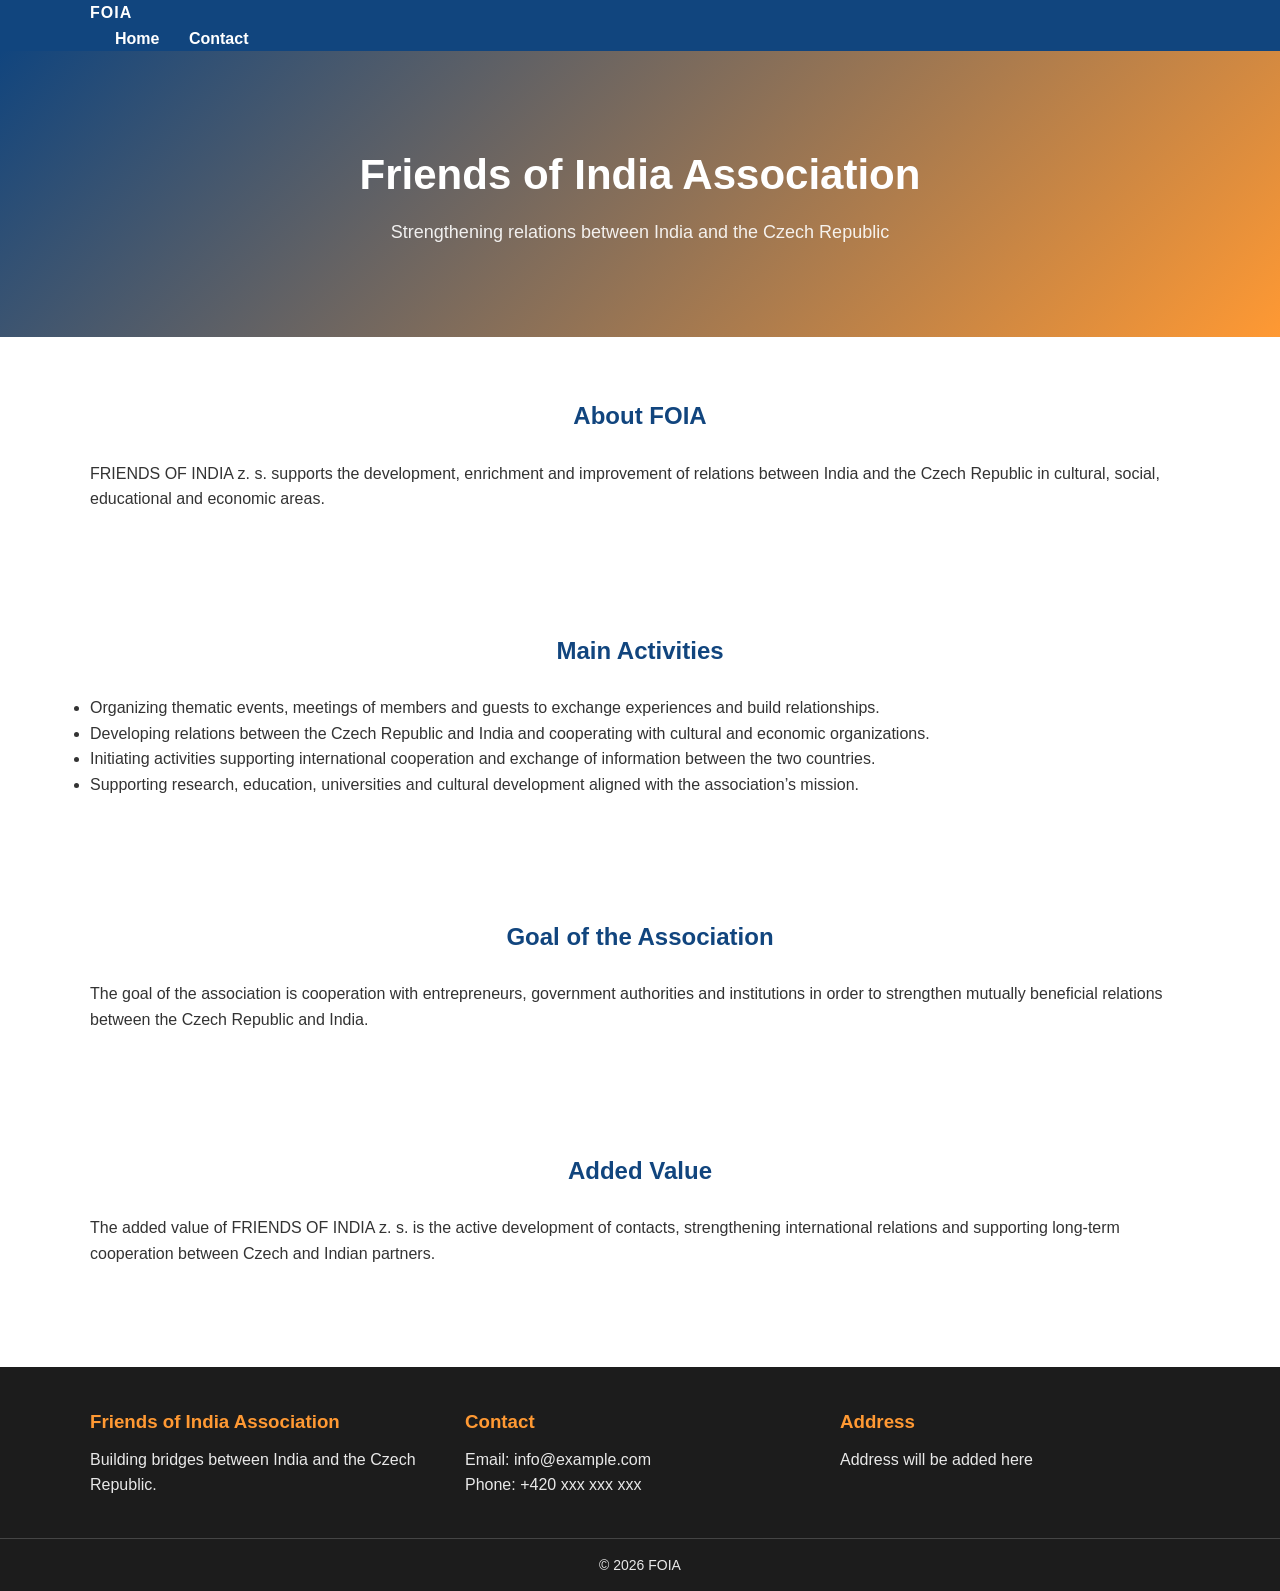
==== Index.html @ 2eb3be2f "Update Index.html" ====
<!DOCTYPE html>
<html lang="en">
<head>
<meta charset="UTF-8">
<meta name="viewport" content="width=device-width, initial-scale=1.0">
<title>Friends of India Association | FOIA</title>
<link rel="stylesheet" href="style.css">
</head>

<body>

<header>
<div class="container nav">

<div class="logo">
<!-- Add logo later -->
FOIA
</div>

<nav>
<a href="index.html">Home</a>
<a href="contact.html">Contact</a>
</nav>

</div>
</header>


<section class="hero">

<div class="container">

<h1>Friends of India Association</h1>
<p>Strengthening relations between India and the Czech Republic</p>

</div>

</section>


<section class="container section">

<h2>About FOIA</h2>

<p>
FRIENDS OF INDIA z. s. supports the development, enrichment and improvement
of relations between India and the Czech Republic in cultural,
social, educational and economic areas.
</p>

</section>


<section class="container section">

<h2>Main Activities</h2>

<ul class="activity-list">

<li>Organizing thematic events, meetings of members and guests to exchange experiences and build relationships.</li>

<li>Developing relations between the Czech Republic and India and cooperating with cultural and economic organizations.</li>

<li>Initiating activities supporting international cooperation and exchange of information between the two countries.</li>

<li>Supporting research, education, universities and cultural development aligned with the association’s mission.</li>

</ul>

</section>


<section class="container section">

<h2>Goal of the Association</h2>

<p>
The goal of the association is cooperation with entrepreneurs,
government authorities and institutions in order to strengthen
mutually beneficial relations between the Czech Republic and India.
</p>

</section>


<section class="container section">

<h2>Added Value</h2>

<p>
The added value of FRIENDS OF INDIA z. s. is the active development
of contacts, strengthening international relations and supporting
long-term cooperation between Czech and Indian partners.
</p>

</section>


<footer>

<div class="container footer-grid">

<div>
<h3>Friends of India Association</h3>
<p>Building bridges between India and the Czech Republic.</p>
</div>

<div>
<h3>Contact</h3>
<p>Email: info@example.com</p>
<p>Phone: +420 xxx xxx xxx</p>
</div>

<div>
<h3>Address</h3>
<p>Address will be added here</p>
</div>

</div>

<p class="copyright">© 2026 FOIA</p>

</footer>

</body>
</html>
---- style.css ----
*{
margin:0;
padding:0;
box-sizing:border-box;
}

body{
font-family: "Segoe UI", Arial, sans-serif;
line-height:1.6;
background:#ffffff;
color:#333;
}

/* Container */

.container{
width:90%;
max-width:1100px;
margin:auto;
}

/* Header */

header{
background:#11457E; /* Czech blue */
color:white;
box-shadow:0 2px 8px rgba(0,0,0,0.15);
}

.header-flex{
display:flex;
justify-content:space-between;
align-items:center;
padding:15px 0;
}

.logo{
font-weight:bold;
letter-spacing:1px;
}

nav a{
color:white;
text-decoration:none;
margin-left:25px;
font-weight:600;
transition:0.3s;
}

nav a:hover{
color:#FF9933; /* Indian saffron */
}

/* Hero */

.hero{
background:linear-gradient(135deg,#11457E,#FF9933);
color:white;
text-align:center;
padding:90px 20px;
}

.hero h1{
font-size:42px;
margin-bottom:10px;
}

.hero p{
font-size:18px;
opacity:0.9;
}

/* Sections */

section{
padding:60px 0;
}

h2{
text-align:center;
margin-bottom:25px;
color:#11457E;
}

/* Cards */

.activities{
background:#f7f7f7;
}

.cards{
display:grid;
grid-template-columns:repeat(auto-fit,minmax(250px,1fr));
gap:25px;
margin-top:30px;
}

.card{
background:white;
padding:25px;
border-radius:8px;
box-shadow:0 5px 15px rgba(0,0,0,0.1);
transition:0.3s;
}

.card:hover{
transform:translateY(-5px);
}

.card h3{
color:#FF9933;
margin-bottom:10px;
}

/* Gallery */

.gallery-grid{
display:grid;
grid-template-columns:repeat(auto-fit,minmax(250px,1fr));
gap:20px;
margin-top:20px;
}

.photo-placeholder{
height:200px;
background:#e5e5e5;
display:flex;
align-items:center;
justify-content:center;
border-radius:6px;
color:#666;
font-size:16px;
}

/* Contact */

.contact-box{
background:#f3f3f3;
padding:25px;
margin:30px auto;
max-width:420px;
border-left:5px solid #FF9933;
border-radius:6px;
}

/* Footer */

footer{
background:#1c1c1c;
color:white;
margin-top:40px;
}

.footer-grid{
display:grid;
grid-template-columns:repeat(auto-fit,minmax(200px,1fr));
gap:25px;
padding:40px 0;
}

footer h3{
margin-bottom:10px;
color:#FF9933;
}

footer p{
opacity:0.9;
}

.copyright{
text-align:center;
padding:15px;
border-top:1px solid rgba(255,255,255,0.2);
font-size:14px;
}
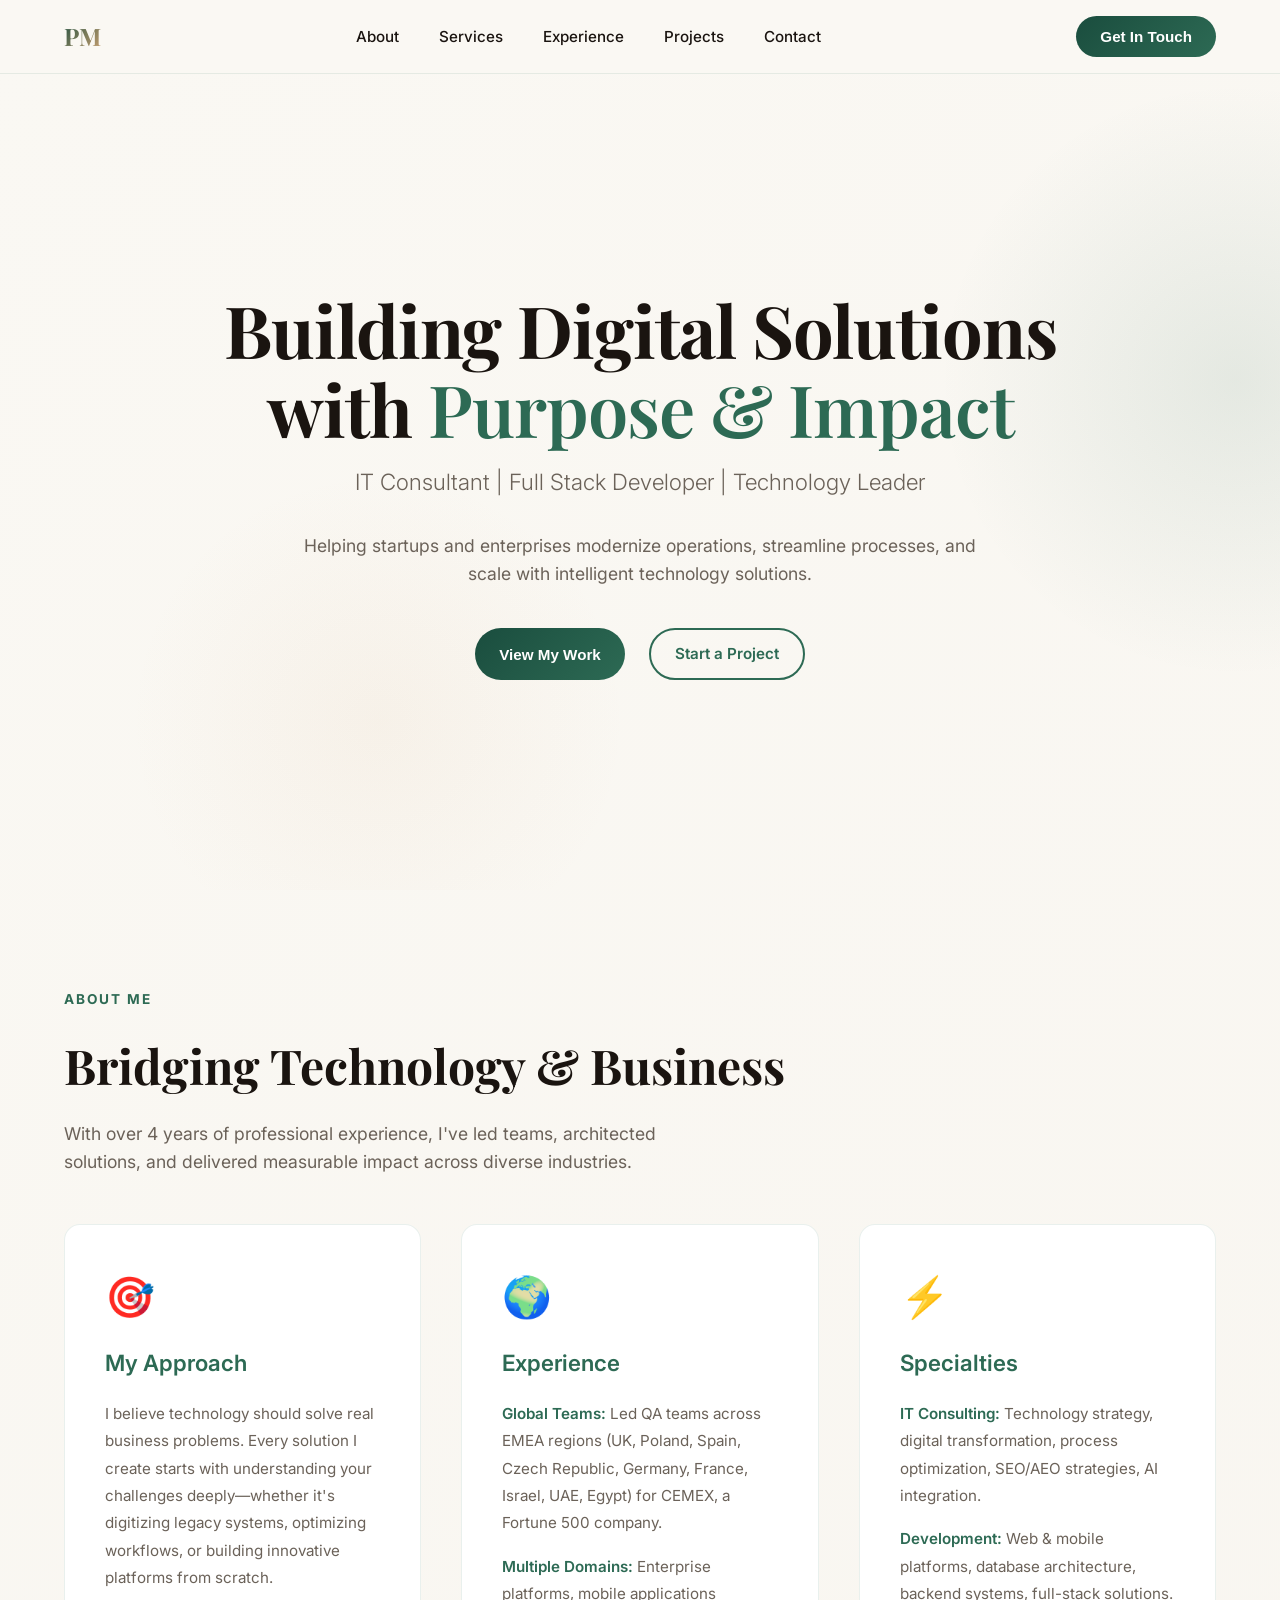
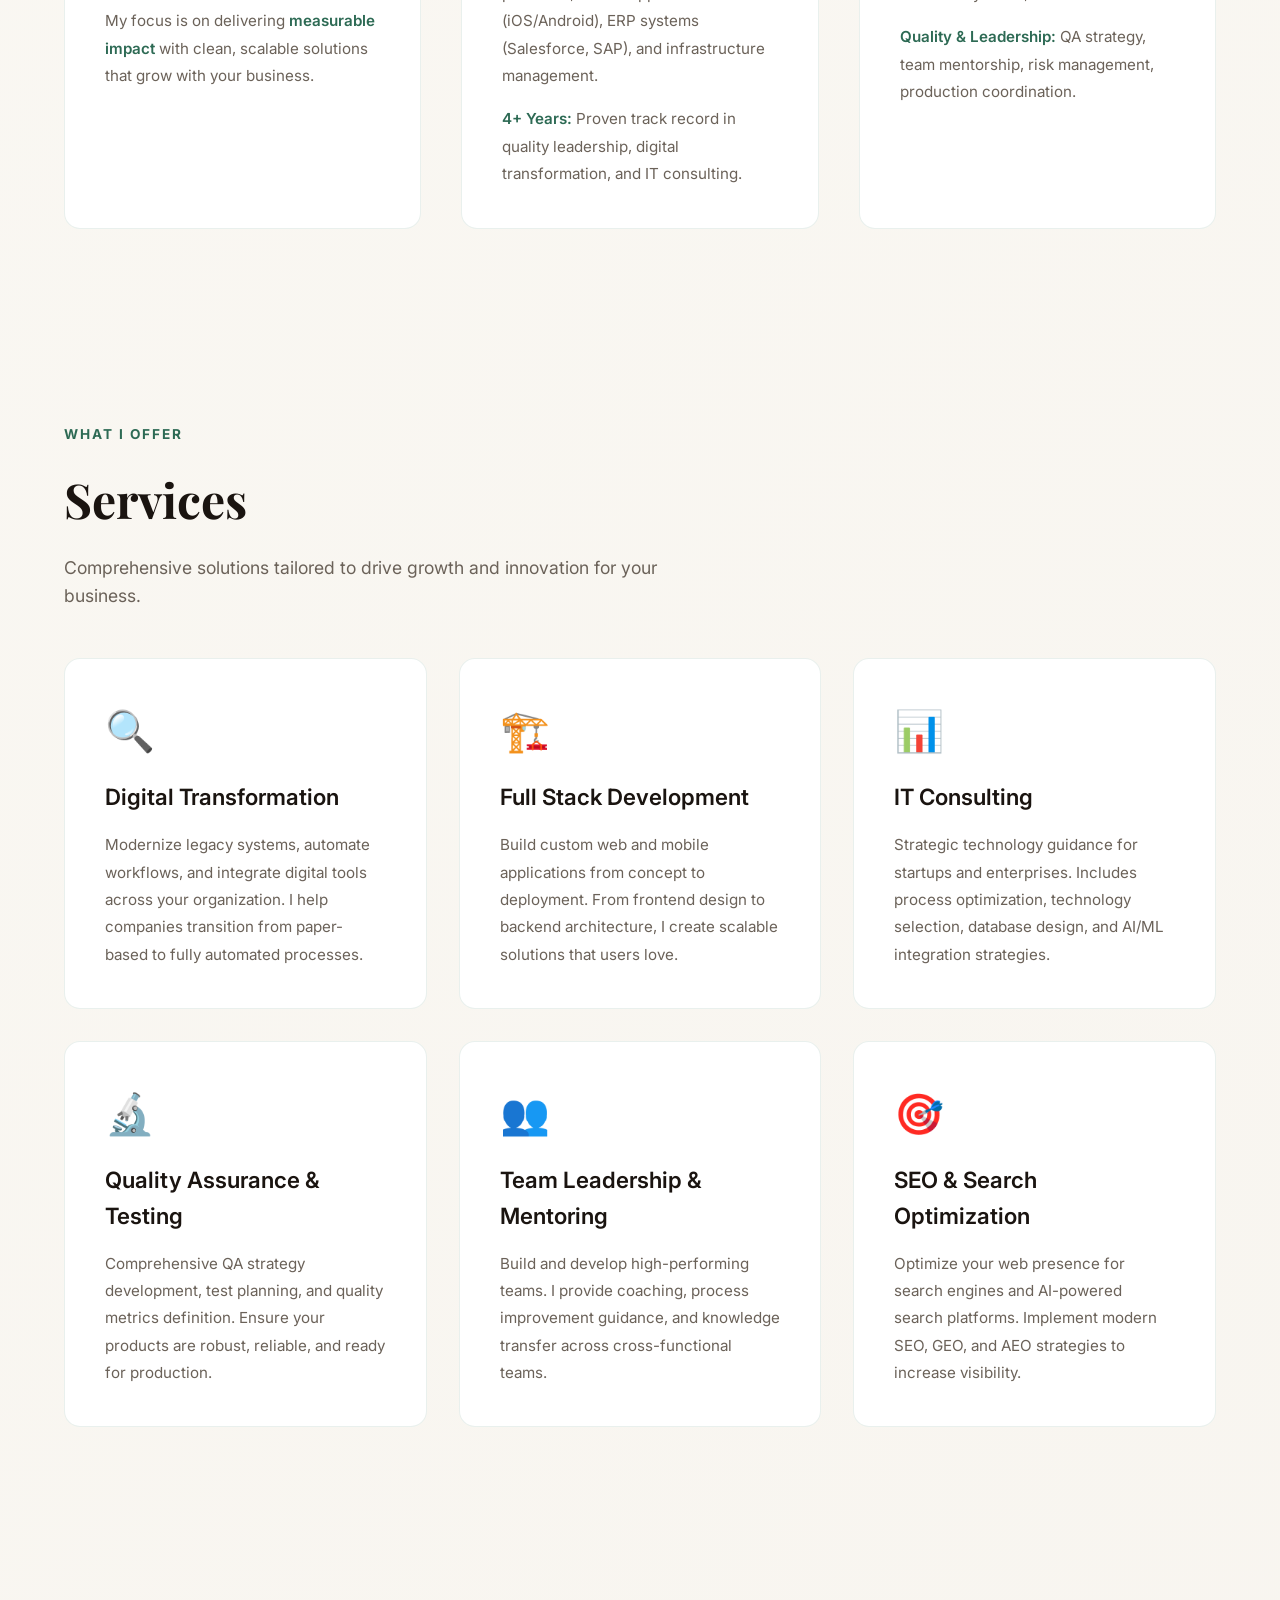
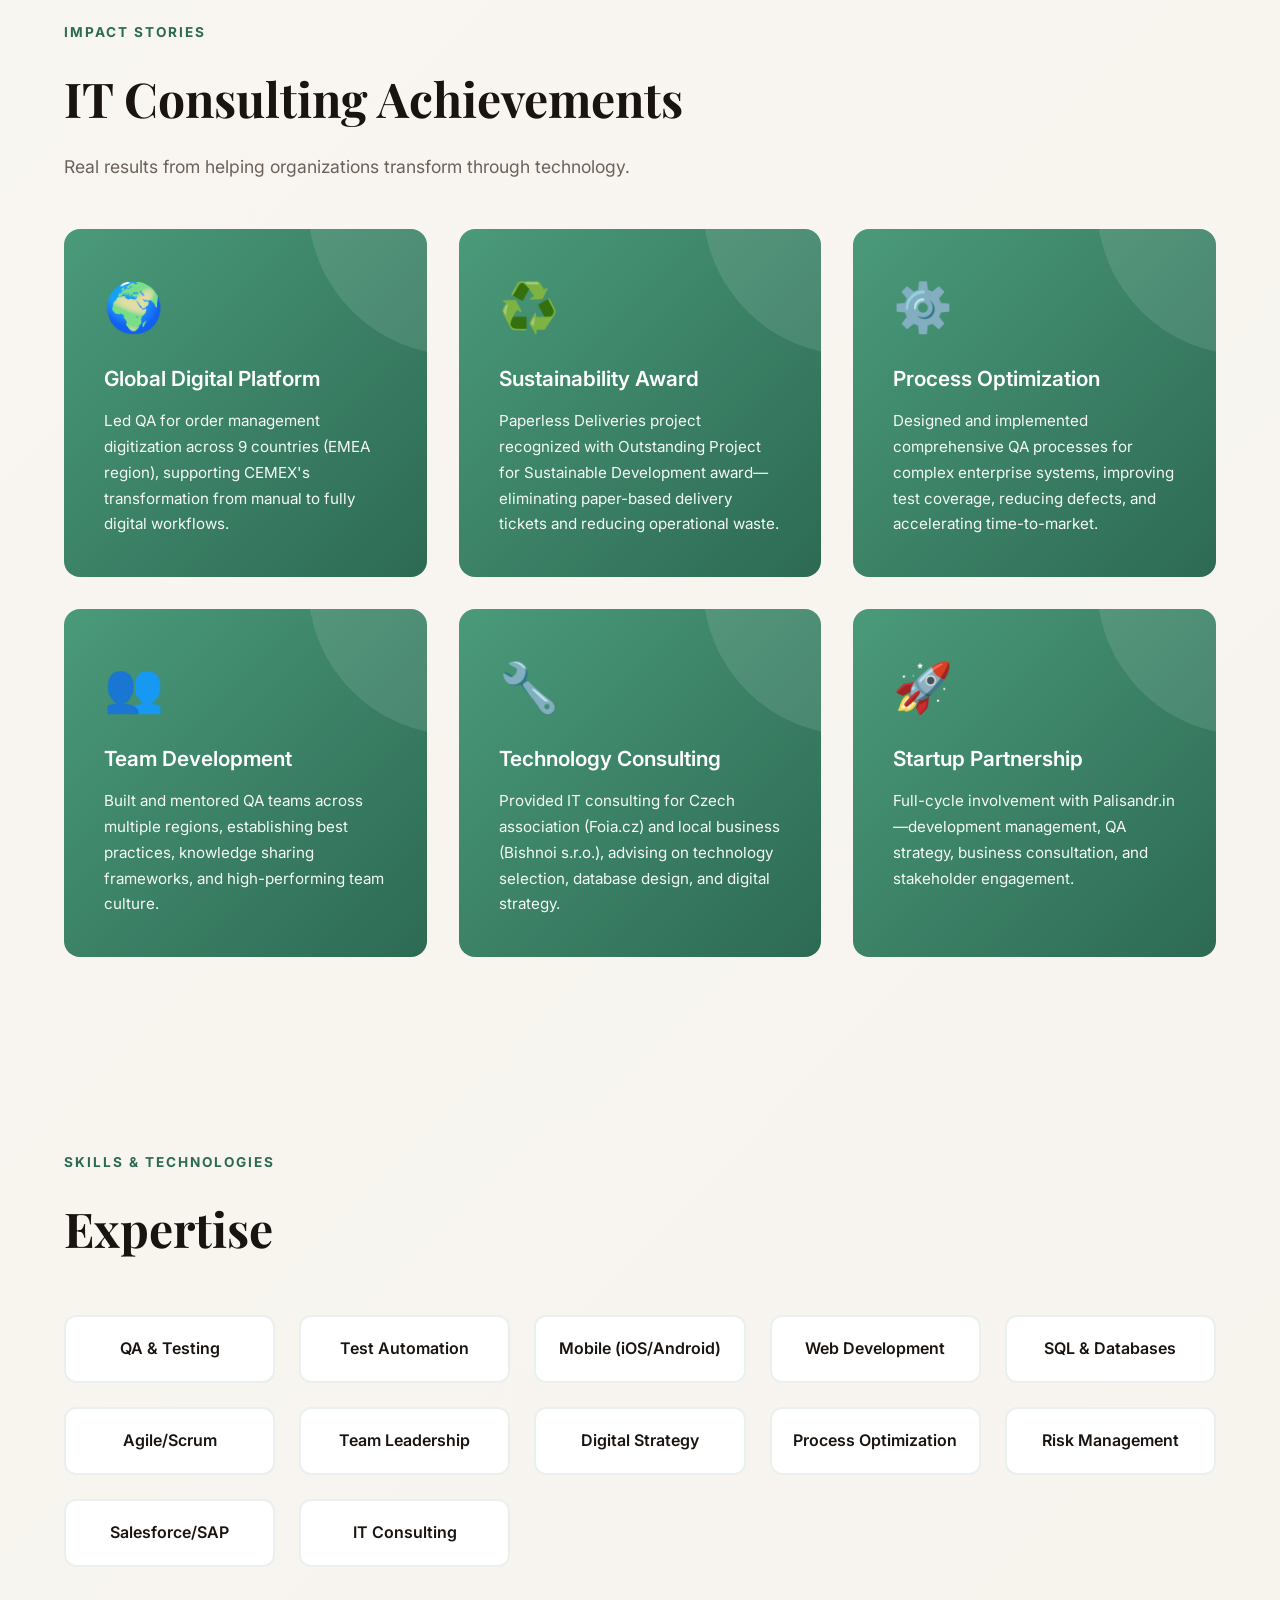
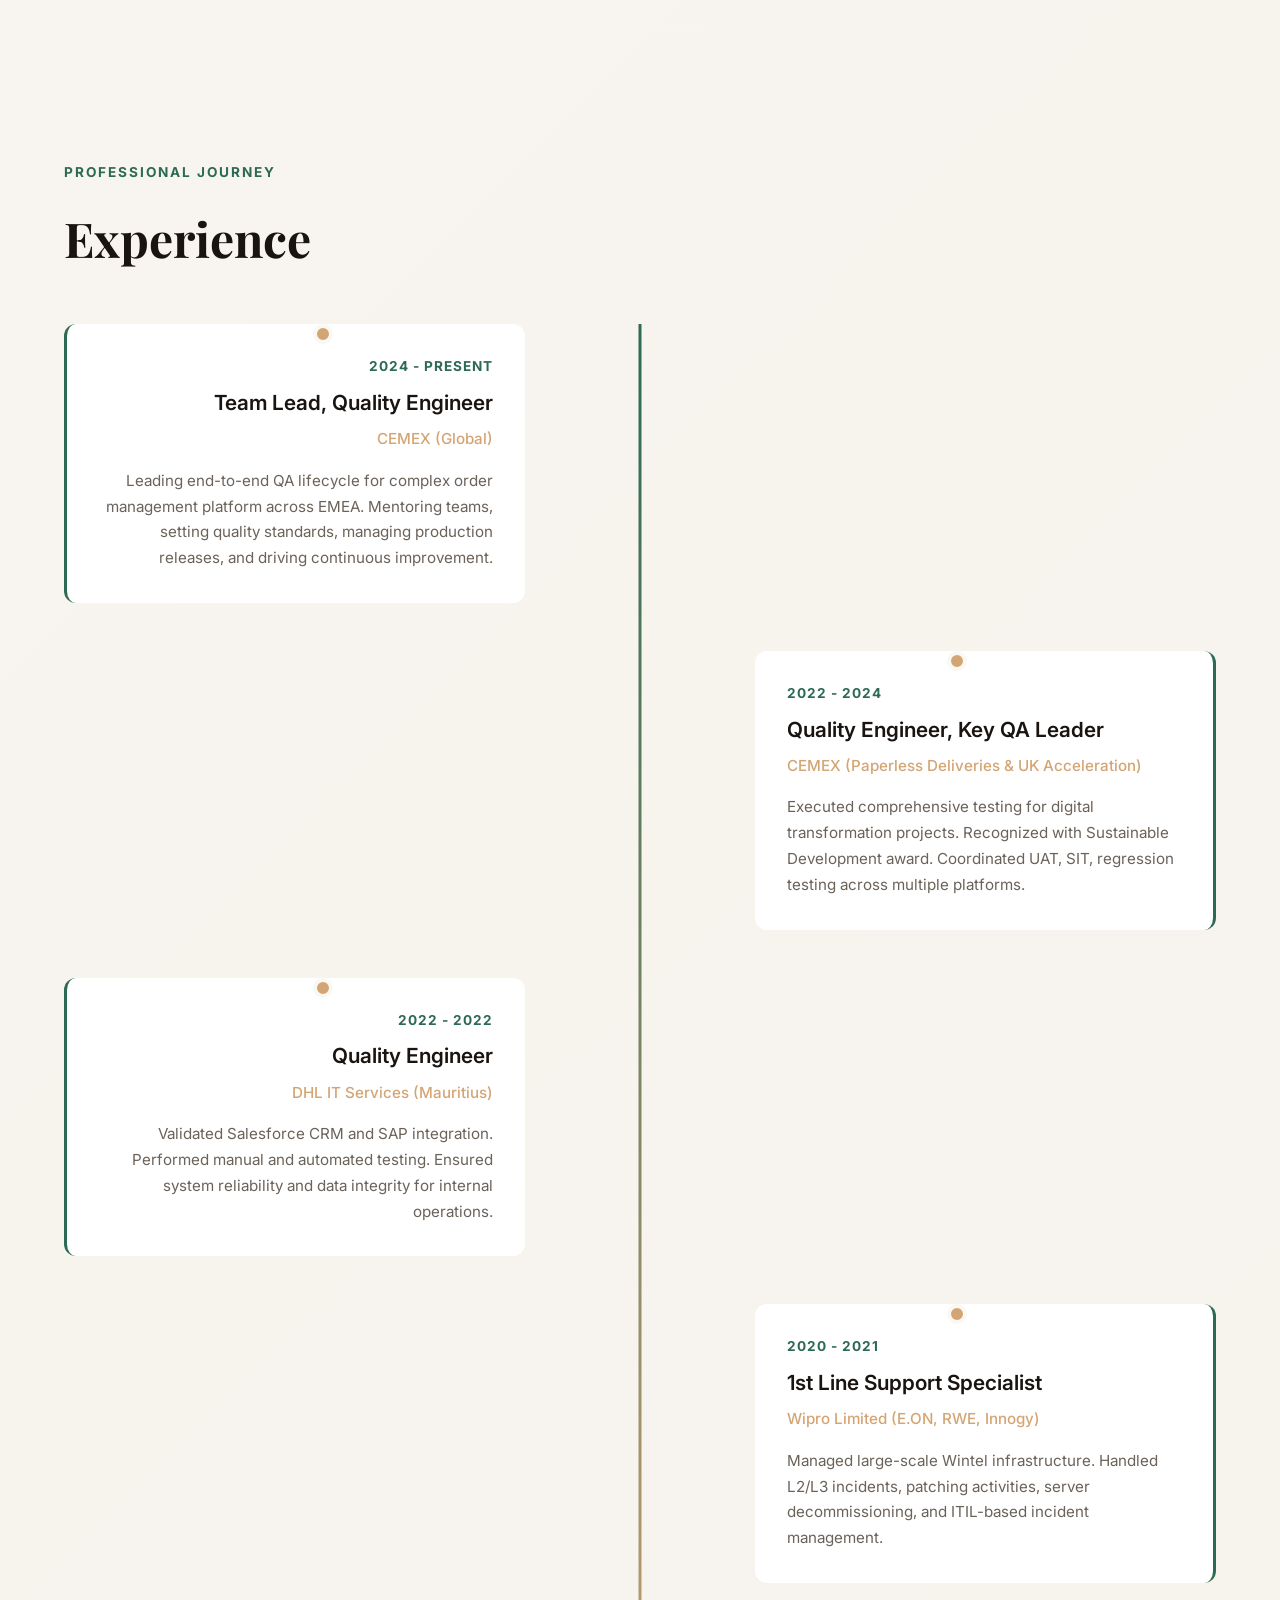
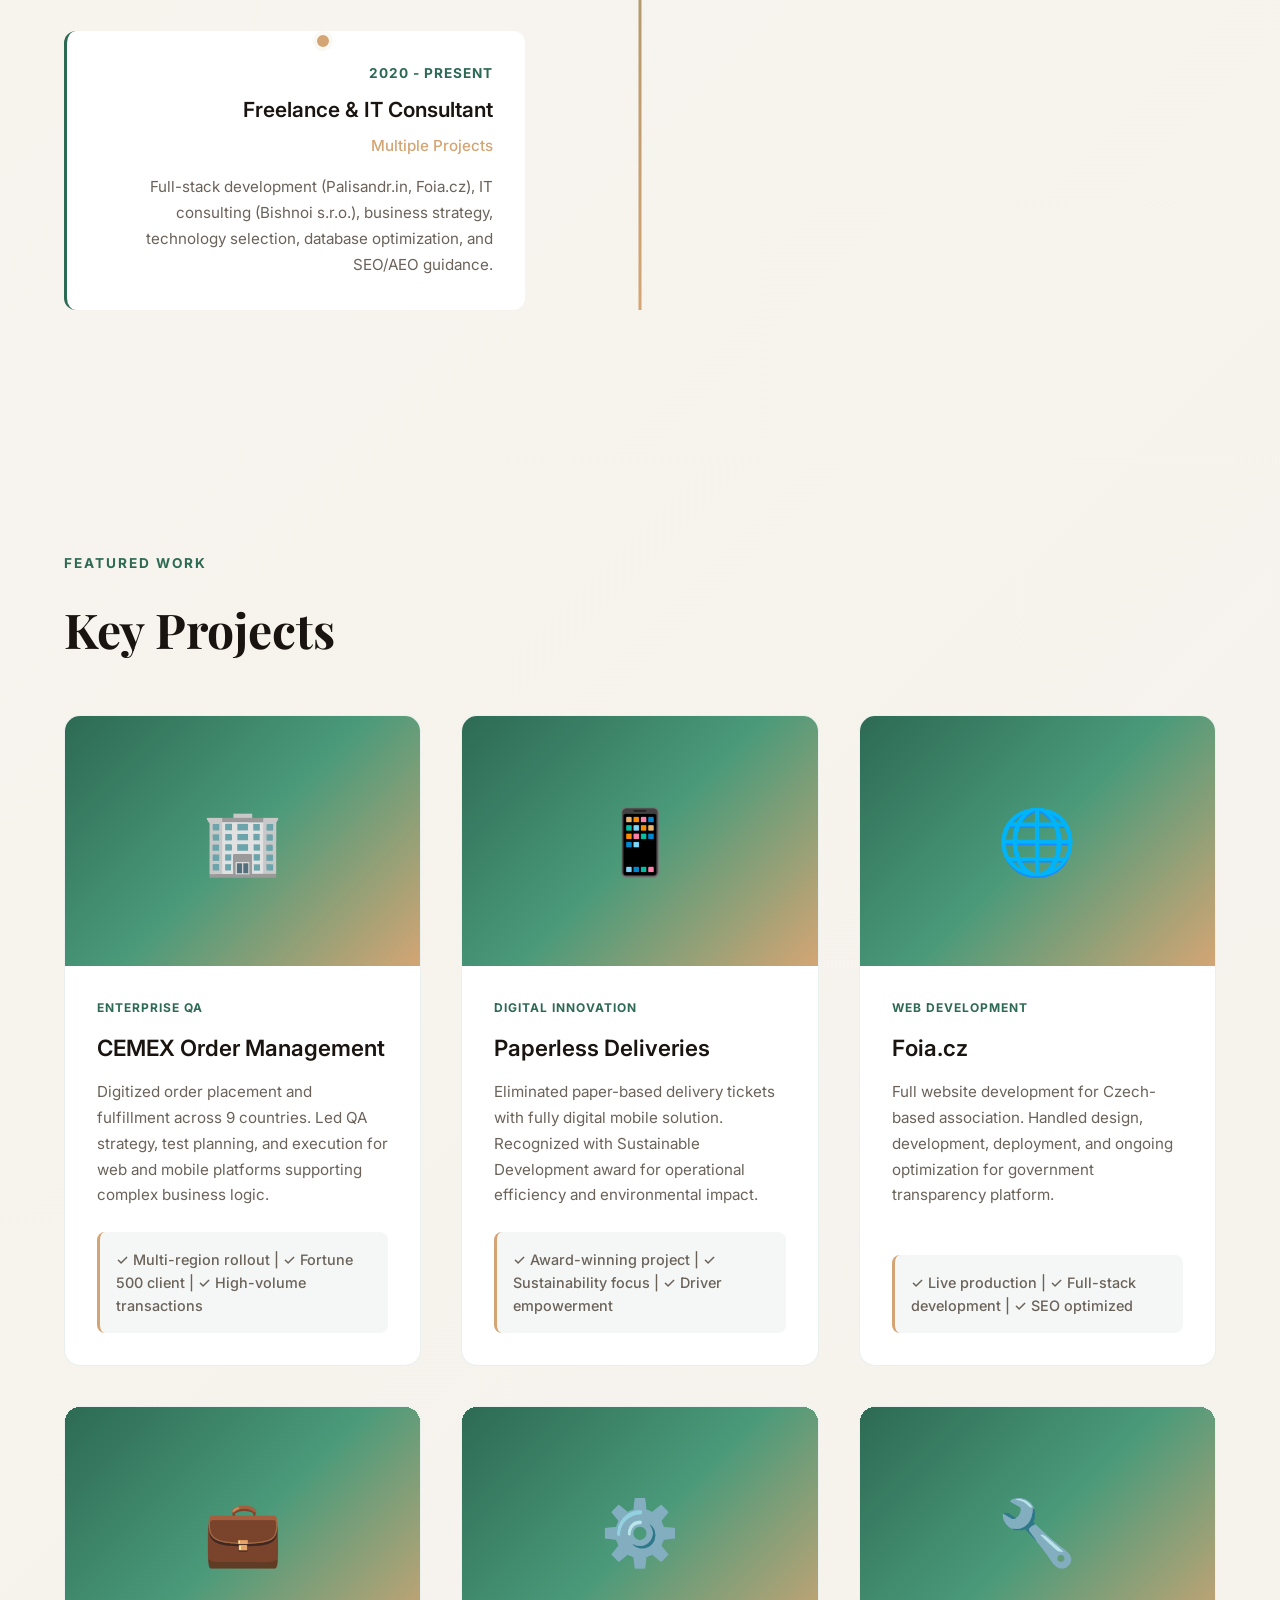
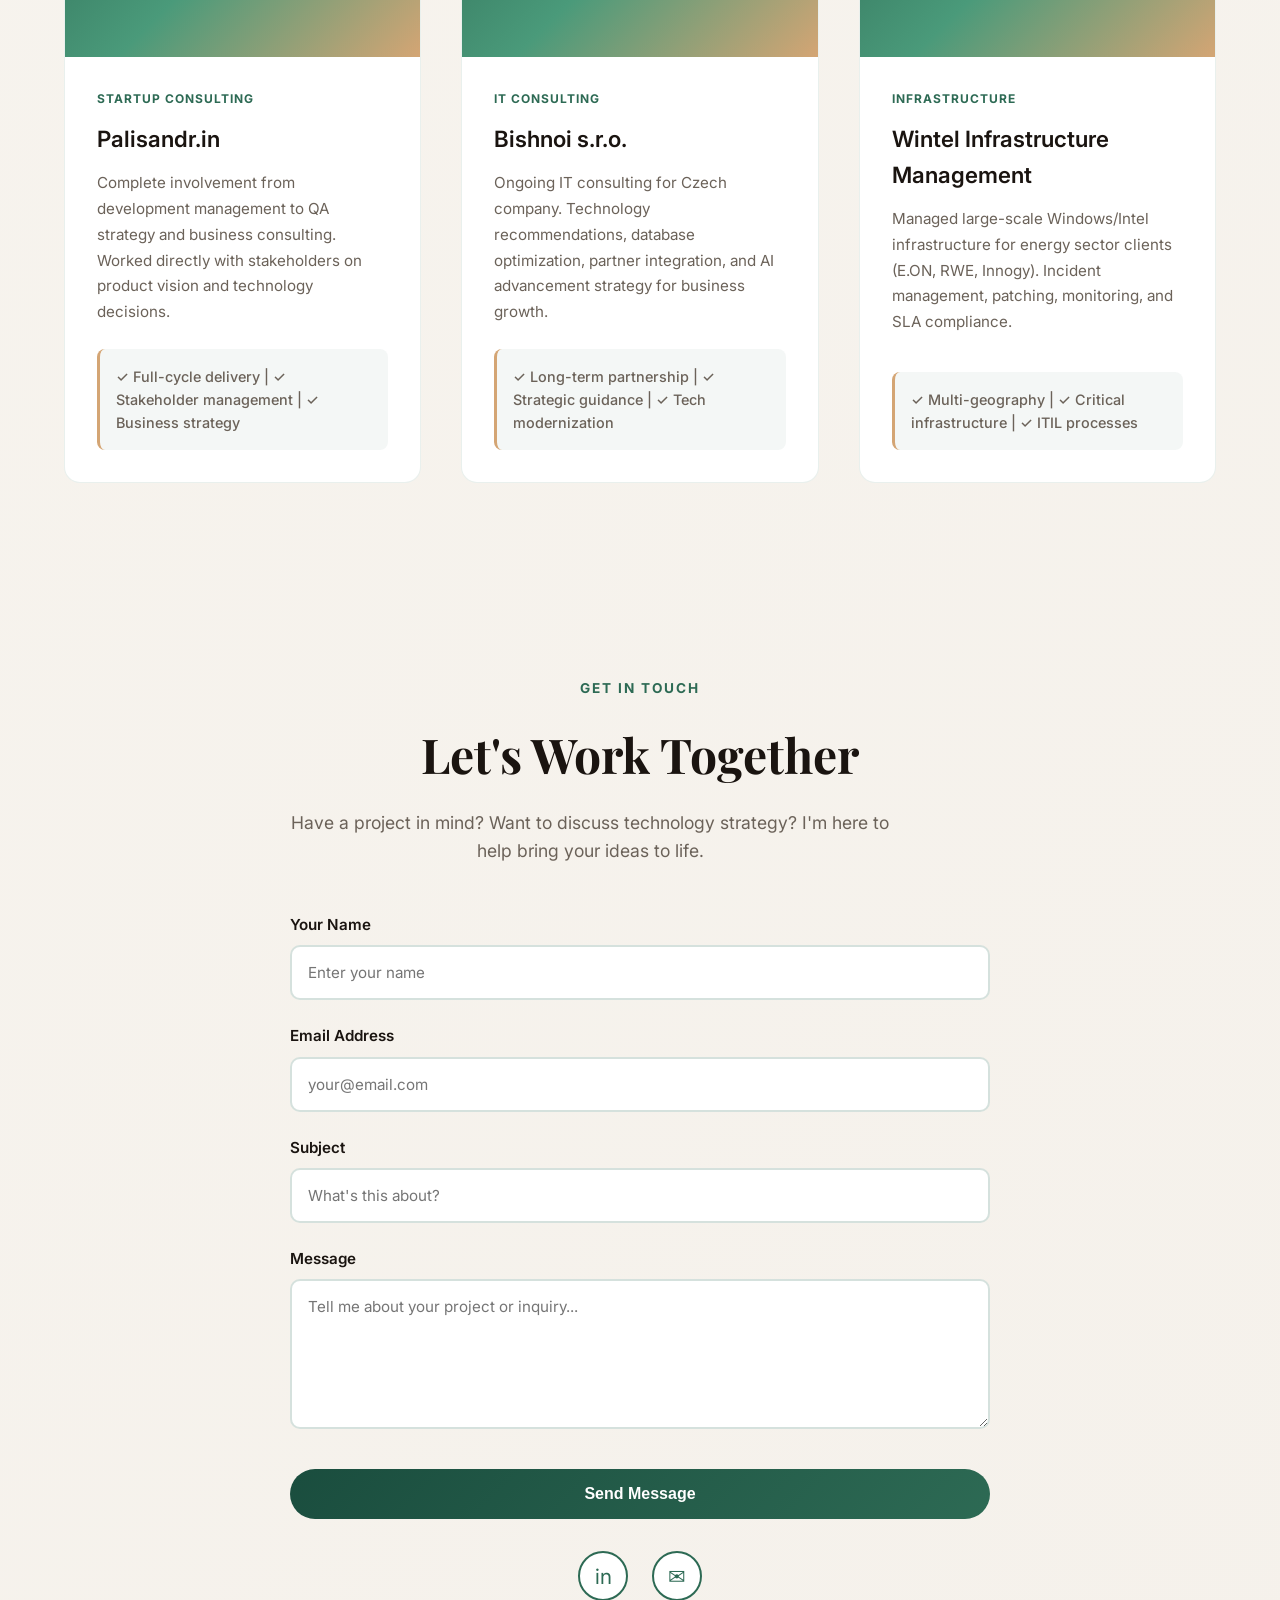
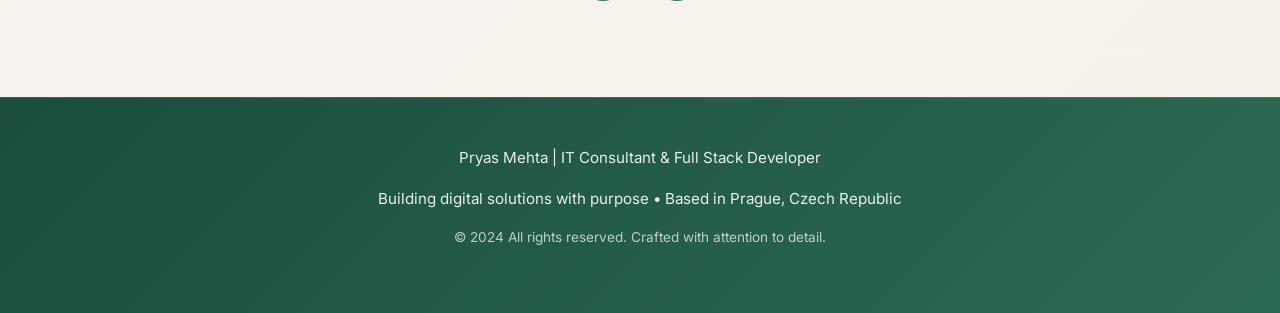
==== commit 7602c018: "Update Index.html" ====
--- a/Index.html
+++ b/Index.html
@@ -1,126 +1,1286 @@
 <!DOCTYPE html>
 <html lang="en">
 <head>
-<meta charset="UTF-8">
-<meta name="viewport" content="width=device-width, initial-scale=1.0">
-<title>Friends of India Association | FOIA</title>
-<link rel="stylesheet" href="style.css">
+    <meta charset="UTF-8">
+    <meta name="viewport" content="width=device-width, initial-scale=1.0">
+    <title>Pryas Mehta | IT Consultant & Full Stack Developer</title>
+    <link rel="preconnect" href="https://fonts.googleapis.com">
+    <link rel="preconnect" href="https://fonts.gstatic.com" crossorigin>
+    <link href="https://fonts.googleapis.com/css2?family=Inter:wght@300;400;500;600;700&family=Playfair+Display:wght@600;700&display=swap" rel="stylesheet">
+    <style>
+        * {
+            margin: 0;
+            padding: 0;
+            box-sizing: border-box;
+        }
+
+        body {
+            font-family: 'Inter', sans-serif;
+            background: linear-gradient(135deg, #faf8f3 0%, #f5f1eb 100%);
+            color: #2c2416;
+            line-height: 1.6;
+            overflow-x: hidden;
+        }
+
+        html {
+            scroll-behavior: smooth;
+        }
+
+        :root {
+            --primary-dark: #1a4d3e;
+            --primary: #2d6a54;
+            --primary-light: #4a9a7a;
+            --accent-gold: #d4a574;
+            --accent-gold-light: #e8c9a0;
+            --text-dark: #1a1410;
+            --text-light: #6b6259;
+            --bg-light: #faf8f3;
+            --bg-card: #ffffff;
+        }
+
+        header {
+            position: fixed;
+            top: 0;
+            left: 0;
+            right: 0;
+            z-index: 1000;
+            background: rgba(250, 248, 243, 0.95);
+            backdrop-filter: blur(10px);
+            padding: 1rem 5%;
+            border-bottom: 1px solid rgba(45, 106, 84, 0.1);
+        }
+
+        nav {
+            display: flex;
+            justify-content: space-between;
+            align-items: center;
+            max-width: 1400px;
+            margin: 0 auto;
+        }
+
+        .logo {
+            font-family: 'Playfair Display', serif;
+            font-size: 1.5rem;
+            font-weight: 700;
+            background: linear-gradient(135deg, #1a4d3e 0%, #d4a574 100%);
+            -webkit-background-clip: text;
+            -webkit-text-fill-color: transparent;
+            background-clip: text;
+            cursor: pointer;
+            transition: transform 0.3s ease;
+        }
+
+        .logo:hover {
+            transform: scale(1.05);
+        }
+
+        nav ul {
+            display: flex;
+            list-style: none;
+            gap: 2.5rem;
+        }
+
+        nav a {
+            text-decoration: none;
+            color: var(--text-dark);
+            font-size: 0.95rem;
+            font-weight: 500;
+            position: relative;
+            transition: color 0.3s ease;
+        }
+
+        nav a::after {
+            content: '';
+            position: absolute;
+            bottom: -5px;
+            left: 0;
+            width: 0;
+            height: 2px;
+            background: linear-gradient(90deg, var(--primary) 0%, var(--accent-gold) 100%);
+            transition: width 0.3s ease;
+        }
+
+        nav a:hover {
+            color: var(--primary);
+        }
+
+        nav a:hover::after {
+            width: 100%;
+        }
+
+        .cta-button {
+            background: linear-gradient(135deg, #1a4d3e 0%, #2d6a54 100%);
+            color: white;
+            padding: 0.75rem 1.5rem;
+            border-radius: 50px;
+            text-decoration: none;
+            font-weight: 600;
+            transition: all 0.3s ease;
+            border: none;
+            cursor: pointer;
+            font-size: 0.95rem;
+        }
+
+        .cta-button:hover {
+            transform: translateY(-2px);
+            box-shadow: 0 10px 30px rgba(45, 106, 84, 0.25);
+        }
+
+        .hero {
+            margin-top: 80px;
+            min-height: 90vh;
+            display: flex;
+            align-items: center;
+            justify-content: center;
+            padding: 2rem 5%;
+            position: relative;
+            overflow: hidden;
+        }
+
+        .hero::before {
+            content: '';
+            position: absolute;
+            top: 0;
+            right: -20%;
+            width: 600px;
+            height: 600px;
+            background: radial-gradient(circle, rgba(45, 106, 84, 0.1) 0%, transparent 70%);
+            border-radius: 50%;
+            animation: float 20s ease-in-out infinite;
+        }
+
+        .hero::after {
+            content: '';
+            position: absolute;
+            bottom: -10%;
+            left: 10%;
+            width: 500px;
+            height: 500px;
+            background: radial-gradient(circle, rgba(212, 165, 116, 0.08) 0%, transparent 70%);
+            border-radius: 50%;
+            animation: float 25s ease-in-out infinite 2s;
+        }
+
+        @keyframes float {
+            0%, 100% { transform: translateY(0px); }
+            50% { transform: translateY(30px); }
+        }
+
+        .hero-content {
+            max-width: 900px;
+            text-align: center;
+            position: relative;
+            z-index: 10;
+        }
+
+        .hero h1 {
+            font-family: 'Playfair Display', serif;
+            font-size: 4.5rem;
+            font-weight: 700;
+            line-height: 1.1;
+            margin-bottom: 1rem;
+            color: var(--text-dark);
+            letter-spacing: -1px;
+        }
+
+        .hero .subtitle {
+            font-size: 1.4rem;
+            color: var(--text-light);
+            margin-bottom: 2rem;
+            font-weight: 300;
+        }
+
+        .hero .highlight {
+            color: var(--primary);
+            font-weight: 600;
+        }
+
+        .hero-buttons {
+            display: flex;
+            gap: 1.5rem;
+            justify-content: center;
+            flex-wrap: wrap;
+            margin-top: 2.5rem;
+        }
+
+        .secondary-button {
+            background: transparent;
+            color: var(--primary);
+            padding: 0.75rem 1.5rem;
+            border: 2px solid var(--primary);
+            border-radius: 50px;
+            text-decoration: none;
+            font-weight: 600;
+            transition: all 0.3s ease;
+            cursor: pointer;
+            font-size: 0.95rem;
+        }
+
+        .secondary-button:hover {
+            background: var(--primary);
+            color: white;
+            transform: translateY(-2px);
+        }
+
+        section {
+            padding: 6rem 5%;
+            max-width: 1400px;
+            margin: 0 auto;
+        }
+
+        .section-label {
+            display: inline-block;
+            font-size: 0.85rem;
+            font-weight: 700;
+            text-transform: uppercase;
+            letter-spacing: 2px;
+            color: var(--primary);
+            margin-bottom: 1rem;
+            opacity: 0;
+            animation: fadeInUp 0.8s ease 0.2s forwards;
+        }
+
+        .section-title {
+            font-family: 'Playfair Display', serif;
+            font-size: 3rem;
+            font-weight: 700;
+            margin-bottom: 1rem;
+            color: var(--text-dark);
+            opacity: 0;
+            animation: fadeInUp 0.8s ease 0.3s forwards;
+        }
+
+        .section-description {
+            font-size: 1.1rem;
+            color: var(--text-light);
+            max-width: 600px;
+            margin-bottom: 3rem;
+            opacity: 0;
+            animation: fadeInUp 0.8s ease 0.4s forwards;
+        }
+
+        @keyframes fadeInUp {
+            from {
+                opacity: 0;
+                transform: translateY(30px);
+            }
+            to {
+                opacity: 1;
+                transform: translateY(0);
+            }
+        }
+
+        .about-grid {
+            display: grid;
+            grid-template-columns: repeat(auto-fit, minmax(320px, 1fr));
+            gap: 2.5rem;
+            margin-top: 3rem;
+        }
+
+        .about-card {
+            background: var(--bg-card);
+            padding: 2.5rem;
+            border-radius: 16px;
+            border: 1px solid rgba(45, 106, 84, 0.1);
+            transition: all 0.4s cubic-bezier(0.23, 1, 0.320, 1);
+            cursor: pointer;
+            position: relative;
+            overflow: hidden;
+        }
+
+        .about-card::before {
+            content: '';
+            position: absolute;
+            top: 0;
+            left: 0;
+            width: 100%;
+            height: 4px;
+            background: linear-gradient(90deg, var(--primary) 0%, var(--accent-gold) 100%);
+            transform: scaleX(0);
+            transform-origin: left;
+            transition: transform 0.4s cubic-bezier(0.23, 1, 0.320, 1);
+        }
+
+        .about-card:hover {
+            transform: translateY(-8px);
+            box-shadow: 0 20px 50px rgba(45, 106, 84, 0.15);
+        }
+
+        .about-card:hover::before {
+            transform: scaleX(1);
+        }
+
+        .about-card-icon {
+            font-size: 2.5rem;
+            margin-bottom: 1rem;
+            display: block;
+        }
+
+        .about-card h3 {
+            font-size: 1.4rem;
+            color: var(--primary);
+            margin-bottom: 1.2rem;
+            font-weight: 600;
+        }
+
+        .about-card p {
+            color: var(--text-light);
+            line-height: 1.8;
+            font-size: 0.95rem;
+        }
+
+        .about-card p + p {
+            margin-top: 1rem;
+        }
+
+        .about-card strong {
+            color: var(--primary);
+            font-weight: 600;
+        }
+
+        .services-grid {
+            display: grid;
+            grid-template-columns: repeat(auto-fit, minmax(300px, 1fr));
+            gap: 2rem;
+            margin-top: 3rem;
+        }
+
+        .service-card {
+            background: var(--bg-card);
+            padding: 2.5rem;
+            border-radius: 16px;
+            border: 1px solid rgba(45, 106, 84, 0.1);
+            transition: all 0.4s ease;
+            cursor: pointer;
+            position: relative;
+            overflow: hidden;
+        }
+
+        .service-card::before {
+            content: '';
+            position: absolute;
+            top: 0;
+            left: 0;
+            right: 0;
+            height: 4px;
+            background: linear-gradient(90deg, var(--primary) 0%, var(--accent-gold) 100%);
+            transform: scaleX(0);
+            transform-origin: left;
+            transition: transform 0.4s ease;
+        }
+
+        .service-card:hover {
+            transform: translateY(-10px);
+            box-shadow: 0 20px 50px rgba(45, 106, 84, 0.1);
+            border-color: var(--primary-light);
+        }
+
+        .service-card:hover::before {
+            transform: scaleX(1);
+        }
+
+        .service-icon {
+            font-size: 2.5rem;
+            margin-bottom: 1rem;
+        }
+
+        .service-card h3 {
+            font-size: 1.4rem;
+            margin-bottom: 1rem;
+            color: var(--text-dark);
+            font-weight: 600;
+        }
+
+        .service-card p {
+            color: var(--text-light);
+            line-height: 1.8;
+            font-size: 0.95rem;
+        }
+
+        .timeline {
+            position: relative;
+            margin-top: 3rem;
+        }
+
+        .timeline::before {
+            content: '';
+            position: absolute;
+            left: 50%;
+            transform: translateX(-50%);
+            width: 3px;
+            height: 100%;
+            background: linear-gradient(180deg, var(--primary) 0%, var(--accent-gold) 100%);
+            top: 0;
+        }
+
+        .timeline-item {
+            margin-bottom: 3rem;
+            width: 45%;
+            opacity: 0;
+            animation: fadeInUp 0.8s ease forwards;
+        }
+
+        .timeline-item:nth-child(odd) {
+            margin-left: 0;
+            text-align: right;
+            padding-right: 5%;
+        }
+
+        .timeline-item:nth-child(even) {
+            margin-left: 55%;
+            text-align: left;
+            padding-left: 5%;
+        }
+
+        .timeline-item:nth-child(1) { animation-delay: 0.2s; }
+        .timeline-item:nth-child(2) { animation-delay: 0.4s; }
+        .timeline-item:nth-child(3) { animation-delay: 0.6s; }
+        .timeline-item:nth-child(4) { animation-delay: 0.8s; }
+
+        .timeline-dot {
+            position: absolute;
+            left: 50%;
+            top: 0;
+            transform: translateX(-50%);
+            width: 20px;
+            height: 20px;
+            background: var(--accent-gold);
+            border: 4px solid var(--bg-light);
+            border-radius: 50%;
+            z-index: 10;
+        }
+
+        .timeline-content {
+            background: var(--bg-card);
+            padding: 2rem;
+            border-radius: 12px;
+            border-left: 3px solid var(--primary);
+            position: relative;
+        }
+
+        .timeline-item:nth-child(even) .timeline-content {
+            border-left: none;
+            border-right: 3px solid var(--primary);
+        }
+
+        .timeline-year {
+            font-size: 0.85rem;
+            font-weight: 700;
+            text-transform: uppercase;
+            letter-spacing: 1px;
+            color: var(--primary);
+            margin-bottom: 0.5rem;
+        }
+
+        .timeline-title {
+            font-size: 1.3rem;
+            font-weight: 600;
+            color: var(--text-dark);
+            margin-bottom: 0.5rem;
+        }
+
+        .timeline-company {
+            font-size: 0.95rem;
+            color: var(--accent-gold);
+            font-weight: 500;
+            margin-bottom: 1rem;
+        }
+
+        .timeline-description {
+            color: var(--text-light);
+            font-size: 0.95rem;
+            line-height: 1.7;
+        }
+
+        .skills-grid {
+            display: grid;
+            grid-template-columns: repeat(auto-fit, minmax(180px, 1fr));
+            gap: 1.5rem;
+            margin-top: 3rem;
+        }
+
+        .skill-tag {
+            background: var(--bg-card);
+            padding: 1.2rem;
+            border-radius: 12px;
+            text-align: center;
+            border: 2px solid rgba(45, 106, 84, 0.1);
+            transition: all 0.3s ease;
+            cursor: pointer;
+        }
+
+        .skill-tag:hover {
+            background: linear-gradient(135deg, var(--primary-light) 0%, var(--accent-gold) 100%);
+            color: white;
+            border-color: transparent;
+            transform: translateY(-5px);
+        }
+
+        .skill-tag:hover .skill-name {
+            color: white;
+        }
+
+        .skill-name {
+            font-weight: 600;
+            font-size: 1rem;
+            color: var(--text-dark);
+            transition: color 0.3s ease;
+        }
+
+        .projects-grid {
+            display: grid;
+            grid-template-columns: repeat(auto-fit, minmax(350px, 1fr));
+            gap: 2.5rem;
+            margin-top: 3rem;
+        }
+
+        .project-card {
+            background: var(--bg-card);
+            border-radius: 16px;
+            overflow: hidden;
+            transition: all 0.4s ease;
+            cursor: pointer;
+            border: 1px solid rgba(45, 106, 84, 0.1);
+            display: flex;
+            flex-direction: column;
+        }
+
+        .project-image {
+            width: 100%;
+            height: 250px;
+            background: linear-gradient(135deg, var(--primary) 0%, var(--primary-light) 50%, var(--accent-gold) 100%);
+            display: flex;
+            align-items: center;
+            justify-content: center;
+            font-size: 4rem;
+            position: relative;
+            overflow: hidden;
+        }
+
+        .project-card:hover .project-image {
+            transform: scale(1.1);
+        }
+
+        .project-content {
+            padding: 2rem;
+            flex-grow: 1;
+            display: flex;
+            flex-direction: column;
+        }
+
+        .project-tag {
+            display: inline-block;
+            font-size: 0.75rem;
+            font-weight: 700;
+            text-transform: uppercase;
+            letter-spacing: 1px;
+            color: var(--primary);
+            margin-bottom: 0.8rem;
+            width: fit-content;
+        }
+
+        .project-title {
+            font-size: 1.4rem;
+            font-weight: 600;
+            color: var(--text-dark);
+            margin-bottom: 0.8rem;
+        }
+
+        .project-description {
+            color: var(--text-light);
+            font-size: 0.95rem;
+            line-height: 1.7;
+            flex-grow: 1;
+            margin-bottom: 1.5rem;
+        }
+
+        .project-impact {
+            background: rgba(45, 106, 84, 0.05);
+            padding: 1rem;
+            border-radius: 8px;
+            border-left: 3px solid var(--accent-gold);
+            font-size: 0.9rem;
+            color: var(--text-light);
+            font-weight: 500;
+        }
+
+        .project-card:hover {
+            transform: translateY(-15px);
+            box-shadow: 0 25px 60px rgba(45, 106, 84, 0.12);
+        }
+
+        .impact-highlights {
+            display: grid;
+            grid-template-columns: repeat(auto-fit, minmax(280px, 1fr));
+            gap: 2rem;
+            margin-top: 3rem;
+        }
+
+        .impact-card {
+            background: linear-gradient(135deg, var(--primary-light) 0%, var(--primary) 100%);
+            color: white;
+            padding: 2.5rem;
+            border-radius: 16px;
+            transition: all 0.4s ease;
+            position: relative;
+            overflow: hidden;
+        }
+
+        .impact-card::before {
+            content: '';
+            position: absolute;
+            top: -50%;
+            right: -50%;
+            width: 300px;
+            height: 300px;
+            background: rgba(255, 255, 255, 0.1);
+            border-radius: 50%;
+        }
+
+        .impact-card:hover {
+            transform: translateY(-10px);
+            box-shadow: 0 25px 60px rgba(45, 106, 84, 0.25);
+        }
+
+        .impact-icon {
+            font-size: 3rem;
+            margin-bottom: 1rem;
+        }
+
+        .impact-title {
+            font-size: 1.3rem;
+            font-weight: 600;
+            margin-bottom: 0.8rem;
+            position: relative;
+            z-index: 1;
+        }
+
+        .impact-description {
+            font-size: 0.95rem;
+            line-height: 1.7;
+            opacity: 0.95;
+            position: relative;
+            z-index: 1;
+        }
+
+        .contact-container {
+            max-width: 700px;
+            margin: 0 auto;
+            text-align: center;
+        }
+
+        .contact-form {
+            margin-top: 3rem;
+            display: flex;
+            flex-direction: column;
+            gap: 1.5rem;
+        }
+
+        .form-group {
+            display: flex;
+            flex-direction: column;
+            text-align: left;
+        }
+
+        .form-group label {
+            font-weight: 600;
+            margin-bottom: 0.5rem;
+            color: var(--text-dark);
+            font-size: 0.95rem;
+        }
+
+        .form-group input,
+        .form-group textarea {
+            padding: 1rem;
+            border: 2px solid rgba(45, 106, 84, 0.2);
+            border-radius: 10px;
+            font-family: 'Inter', sans-serif;
+            font-size: 0.95rem;
+            transition: all 0.3s ease;
+            background: var(--bg-card);
+            color: var(--text-dark);
+        }
+
+        .form-group input:focus,
+        .form-group textarea:focus {
+            outline: none;
+            border-color: var(--primary);
+            box-shadow: 0 0 0 3px rgba(45, 106, 84, 0.1);
+        }
+
+        .form-group textarea {
+            resize: vertical;
+            min-height: 150px;
+        }
+
+        .form-submit {
+            background: linear-gradient(135deg, #1a4d3e 0%, #2d6a54 100%);
+            color: white;
+            padding: 1rem 2rem;
+            border: none;
+            border-radius: 50px;
+            font-size: 1rem;
+            font-weight: 600;
+            cursor: pointer;
+            transition: all 0.3s ease;
+            margin-top: 1rem;
+        }
+
+        .form-submit:hover {
+            transform: translateY(-3px);
+            box-shadow: 0 15px 40px rgba(45, 106, 84, 0.25);
+        }
+
+        .social-links {
+            display: flex;
+            gap: 1.5rem;
+            justify-content: center;
+            margin-top: 2rem;
+        }
+
+        .social-link {
+            width: 50px;
+            height: 50px;
+            border-radius: 50%;
+            background: var(--bg-card);
+            border: 2px solid var(--primary);
+            display: flex;
+            align-items: center;
+            justify-content: center;
+            color: var(--primary);
+            text-decoration: none;
+            font-size: 1.3rem;
+            transition: all 0.3s ease;
+        }
+
+        .social-link:hover {
+            background: var(--primary);
+            color: white;
+            transform: translateY(-5px);
+        }
+
+        footer {
+            background: linear-gradient(135deg, var(--primary-dark) 0%, var(--primary) 100%);
+            color: white;
+            padding: 3rem 5%;
+            text-align: center;
+            border-top: 1px solid rgba(255, 255, 255, 0.1);
+        }
+
+        .footer-content {
+            max-width: 1400px;
+            margin: 0 auto;
+        }
+
+        .footer-text {
+            font-size: 0.95rem;
+            margin-bottom: 1rem;
+            opacity: 0.9;
+        }
+
+        @media (max-width: 768px) {
+            nav ul {
+                gap: 1.5rem;
+            }
+
+            .hero h1 {
+                font-size: 2.5rem;
+            }
+
+            .hero .subtitle {
+                font-size: 1.1rem;
+            }
+
+            .section-title {
+                font-size: 2rem;
+            }
+
+            .about-grid {
+                grid-template-columns: 1fr;
+                gap: 2rem;
+            }
+
+            .timeline::before {
+                display: none;
+            }
+
+            .timeline-item {
+                width: 100%;
+                margin-left: 0 !important;
+                padding-left: 0 !important;
+                padding-right: 0 !important;
+                text-align: left !important;
+            }
+
+            .timeline-content {
+                border-left: 3px solid var(--primary);
+                border-right: none;
+            }
+
+            .timeline-dot {
+                left: 0;
+                transform: translateX(-45px);
+            }
+
+            .services-grid {
+                grid-template-columns: 1fr;
+            }
+
+            .projects-grid {
+                grid-template-columns: 1fr;
+            }
+
+            .impact-highlights {
+                grid-template-columns: 1fr;
+            }
+
+            .hero-buttons {
+                flex-direction: column;
+            }
+
+            .cta-button,
+            .secondary-button {
+                width: 100%;
+                text-align: center;
+            }
+
+            header {
+                padding: 0.8rem 4%;
+            }
+
+            nav ul {
+                display: none;
+            }
+
+            section {
+                padding: 4rem 4%;
+            }
+        }
+
+        .fade-in-scroll {
+            opacity: 0;
+            transform: translateY(30px);
+        }
+
+        .fade-in-scroll.visible {
+            animation: fadeInUp 0.8s ease forwards;
+        }
+    </style>
 </head>
-
 <body>
-
-<header>
-<div class="container nav">
-
-<div class="logo">
-<!-- Add logo later -->
-FOIA
-</div>
-
-<nav>
-<a href="index.html">Home</a>
-<a href="contact.html">Contact</a>
-</nav>
-
-</div>
-</header>
-
-
-<section class="hero">
-
-<div class="container">
-
-<h1>Friends of India Association</h1>
-<p>Strengthening relations between India and the Czech Republic</p>
-
-</div>
-
-</section>
-
-
-<section class="container section">
-
-<h2>About FOIA</h2>
-
-<p>
-FRIENDS OF INDIA z. s. supports the development, enrichment and improvement
-of relations between India and the Czech Republic in cultural,
-social, educational and economic areas.
-</p>
-
-</section>
-
-
-<section class="container section">
-
-<h2>Main Activities</h2>
-
-<ul class="activity-list">
-
-<li>Organizing thematic events, meetings of members and guests to exchange experiences and build relationships.</li>
-
-<li>Developing relations between the Czech Republic and India and cooperating with cultural and economic organizations.</li>
-
-<li>Initiating activities supporting international cooperation and exchange of information between the two countries.</li>
-
-<li>Supporting research, education, universities and cultural development aligned with the association’s mission.</li>
-
-</ul>
-
-</section>
-
-
-<section class="container section">
-
-<h2>Goal of the Association</h2>
-
-<p>
-The goal of the association is cooperation with entrepreneurs,
-government authorities and institutions in order to strengthen
-mutually beneficial relations between the Czech Republic and India.
-</p>
-
-</section>
-
-
-<section class="container section">
-
-<h2>Added Value</h2>
-
-<p>
-The added value of FRIENDS OF INDIA z. s. is the active development
-of contacts, strengthening international relations and supporting
-long-term cooperation between Czech and Indian partners.
-</p>
-
-</section>
-
-
-<footer>
-
-<div class="container footer-grid">
-
-<div>
-<h3>Friends of India Association</h3>
-<p>Building bridges between India and the Czech Republic.</p>
-</div>
-
-<div>
-<h3>Contact</h3>
-<p>Email: info@example.com</p>
-<p>Phone: +420 xxx xxx xxx</p>
-</div>
-
-<div>
-<h3>Address</h3>
-<p>Address will be added here</p>
-</div>
-
-</div>
-
-<p class="copyright">© 2026 FOIA</p>
-
-</footer>
-
+    <header>
+        <nav>
+            <div class="logo">PM</div>
+            <ul>
+                <li><a href="#about">About</a></li>
+                <li><a href="#services">Services</a></li>
+                <li><a href="#experience">Experience</a></li>
+                <li><a href="#projects">Projects</a></li>
+                <li><a href="#contact">Contact</a></li>
+            </ul>
+            <button class="cta-button" onclick="document.getElementById('contact').scrollIntoView()">Get In Touch</button>
+        </nav>
+    </header>
+
+    <section class="hero">
+        <div class="hero-content">
+            <h1>Building Digital Solutions with <span class="highlight">Purpose & Impact</span></h1>
+            <p class="subtitle">IT Consultant | Full Stack Developer | Technology Leader</p>
+            <p style="color: var(--text-light); font-size: 1.1rem; max-width: 700px; margin: 1.5rem auto;">
+                Helping startups and enterprises modernize operations, streamline processes, and scale with intelligent technology solutions.
+            </p>
+            <div class="hero-buttons">
+                <button class="cta-button" onclick="document.getElementById('projects').scrollIntoView()">View My Work</button>
+                <a href="#contact" class="secondary-button">Start a Project</a>
+            </div>
+        </div>
+    </section>
+
+    <section id="about" class="fade-in-scroll">
+        <span class="section-label">About Me</span>
+        <h2 class="section-title">Bridging Technology & Business</h2>
+        <p class="section-description">With over 4 years of professional experience, I've led teams, architected solutions, and delivered measurable impact across diverse industries.</p>
+        
+        <div class="about-grid">
+            <div class="about-card">
+                <span class="about-card-icon">🎯</span>
+                <h3>My Approach</h3>
+                <p>I believe technology should solve real business problems. Every solution I create starts with understanding your challenges deeply—whether it's digitizing legacy systems, optimizing workflows, or building innovative platforms from scratch.</p>
+                <p>My focus is on delivering <strong>measurable impact</strong> with clean, scalable solutions that grow with your business.</p>
+            </div>
+
+            <div class="about-card">
+                <span class="about-card-icon">🌍</span>
+                <h3>Experience</h3>
+                <p><strong>Global Teams:</strong> Led QA teams across EMEA regions (UK, Poland, Spain, Czech Republic, Germany, France, Israel, UAE, Egypt) for CEMEX, a Fortune 500 company.</p>
+                <p><strong>Multiple Domains:</strong> Enterprise platforms, mobile applications (iOS/Android), ERP systems (Salesforce, SAP), and infrastructure management.</p>
+                <p><strong>4+ Years:</strong> Proven track record in quality leadership, digital transformation, and IT consulting.</p>
+            </div>
+
+            <div class="about-card">
+                <span class="about-card-icon">⚡</span>
+                <h3>Specialties</h3>
+                <p><strong>IT Consulting:</strong> Technology strategy, digital transformation, process optimization, SEO/AEO strategies, AI integration.</p>
+                <p><strong>Development:</strong> Web & mobile platforms, database architecture, backend systems, full-stack solutions.</p>
+                <p><strong>Quality & Leadership:</strong> QA strategy, team mentorship, risk management, production coordination.</p>
+            </div>
+        </div>
+    </section>
+
+    <section id="services">
+        <span class="section-label">What I Offer</span>
+        <h2 class="section-title">Services</h2>
+        <p class="section-description">Comprehensive solutions tailored to drive growth and innovation for your business.</p>
+        
+        <div class="services-grid">
+            <div class="service-card">
+                <div class="service-icon">🔍</div>
+                <h3>Digital Transformation</h3>
+                <p>Modernize legacy systems, automate workflows, and integrate digital tools across your organization. I help companies transition from paper-based to fully automated processes.</p>
+            </div>
+
+            <div class="service-card">
+                <div class="service-icon">🏗️</div>
+                <h3>Full Stack Development</h3>
+                <p>Build custom web and mobile applications from concept to deployment. From frontend design to backend architecture, I create scalable solutions that users love.</p>
+            </div>
+
+            <div class="service-card">
+                <div class="service-icon">📊</div>
+                <h3>IT Consulting</h3>
+                <p>Strategic technology guidance for startups and enterprises. Includes process optimization, technology selection, database design, and AI/ML integration strategies.</p>
+            </div>
+
+            <div class="service-card">
+                <div class="service-icon">🔬</div>
+                <h3>Quality Assurance & Testing</h3>
+                <p>Comprehensive QA strategy development, test planning, and quality metrics definition. Ensure your products are robust, reliable, and ready for production.</p>
+            </div>
+
+            <div class="service-card">
+                <div class="service-icon">👥</div>
+                <h3>Team Leadership & Mentoring</h3>
+                <p>Build and develop high-performing teams. I provide coaching, process improvement guidance, and knowledge transfer across cross-functional teams.</p>
+            </div>
+
+            <div class="service-card">
+                <div class="service-icon">🎯</div>
+                <h3>SEO & Search Optimization</h3>
+                <p>Optimize your web presence for search engines and AI-powered search platforms. Implement modern SEO, GEO, and AEO strategies to increase visibility.</p>
+            </div>
+        </div>
+    </section>
+
+    <section>
+        <span class="section-label">Impact Stories</span>
+        <h2 class="section-title">IT Consulting Achievements</h2>
+        <p class="section-description">Real results from helping organizations transform through technology.</p>
+        
+        <div class="impact-highlights">
+            <div class="impact-card">
+                <div class="impact-icon">🌍</div>
+                <div class="impact-title">Global Digital Platform</div>
+                <div class="impact-description">Led QA for order management digitization across 9 countries (EMEA region), supporting CEMEX's transformation from manual to fully digital workflows.</div>
+            </div>
+
+            <div class="impact-card">
+                <div class="impact-icon">♻️</div>
+                <div class="impact-title">Sustainability Award</div>
+                <div class="impact-description">Paperless Deliveries project recognized with Outstanding Project for Sustainable Development award—eliminating paper-based delivery tickets and reducing operational waste.</div>
+            </div>
+
+            <div class="impact-card">
+                <div class="impact-icon">⚙️</div>
+                <div class="impact-title">Process Optimization</div>
+                <div class="impact-description">Designed and implemented comprehensive QA processes for complex enterprise systems, improving test coverage, reducing defects, and accelerating time-to-market.</div>
+            </div>
+
+            <div class="impact-card">
+                <div class="impact-icon">👥</div>
+                <div class="impact-title">Team Development</div>
+                <div class="impact-description">Built and mentored QA teams across multiple regions, establishing best practices, knowledge sharing frameworks, and high-performing team culture.</div>
+            </div>
+
+            <div class="impact-card">
+                <div class="impact-icon">🔧</div>
+                <div class="impact-title">Technology Consulting</div>
+                <div class="impact-description">Provided IT consulting for Czech association (Foia.cz) and local business (Bishnoi s.r.o.), advising on technology selection, database design, and digital strategy.</div>
+            </div>
+
+            <div class="impact-card">
+                <div class="impact-icon">🚀</div>
+                <div class="impact-title">Startup Partnership</div>
+                <div class="impact-description">Full-cycle involvement with Palisandr.in—development management, QA strategy, business consultation, and stakeholder engagement.</div>
+            </div>
+        </div>
+    </section>
+
+    <section>
+        <span class="section-label">Skills & Technologies</span>
+        <h2 class="section-title">Expertise</h2>
+        
+        <div class="skills-grid">
+            <div class="skill-tag">
+                <div class="skill-name">QA & Testing</div>
+            </div>
+            <div class="skill-tag">
+                <div class="skill-name">Test Automation</div>
+            </div>
+            <div class="skill-tag">
+                <div class="skill-name">Mobile (iOS/Android)</div>
+            </div>
+            <div class="skill-tag">
+                <div class="skill-name">Web Development</div>
+            </div>
+            <div class="skill-tag">
+                <div class="skill-name">SQL & Databases</div>
+            </div>
+            <div class="skill-tag">
+                <div class="skill-name">Agile/Scrum</div>
+            </div>
+            <div class="skill-tag">
+                <div class="skill-name">Team Leadership</div>
+            </div>
+            <div class="skill-tag">
+                <div class="skill-name">Digital Strategy</div>
+            </div>
+            <div class="skill-tag">
+                <div class="skill-name">Process Optimization</div>
+            </div>
+            <div class="skill-tag">
+                <div class="skill-name">Risk Management</div>
+            </div>
+            <div class="skill-tag">
+                <div class="skill-name">Salesforce/SAP</div>
+            </div>
+            <div class="skill-tag">
+                <div class="skill-name">IT Consulting</div>
+            </div>
+        </div>
+    </section>
+
+    <section id="experience">
+        <span class="section-label">Professional Journey</span>
+        <h2 class="section-title">Experience</h2>
+        
+        <div class="timeline">
+            <div class="timeline-item">
+                <div class="timeline-dot"></div>
+                <div class="timeline-content">
+                    <div class="timeline-year">2024 - Present</div>
+                    <div class="timeline-title">Team Lead, Quality Engineer</div>
+                    <div class="timeline-company">CEMEX (Global)</div>
+                    <div class="timeline-description">Leading end-to-end QA lifecycle for complex order management platform across EMEA. Mentoring teams, setting quality standards, managing production releases, and driving continuous improvement.</div>
+                </div>
+            </div>
+
+            <div class="timeline-item">
+                <div class="timeline-dot"></div>
+                <div class="timeline-content">
+                    <div class="timeline-year">2022 - 2024</div>
+                    <div class="timeline-title">Quality Engineer, Key QA Leader</div>
+                    <div class="timeline-company">CEMEX (Paperless Deliveries & UK Acceleration)</div>
+                    <div class="timeline-description">Executed comprehensive testing for digital transformation projects. Recognized with Sustainable Development award. Coordinated UAT, SIT, regression testing across multiple platforms.</div>
+                </div>
+            </div>
+
+            <div class="timeline-item">
+                <div class="timeline-dot"></div>
+                <div class="timeline-content">
+                    <div class="timeline-year">2022 - 2022</div>
+                    <div class="timeline-title">Quality Engineer</div>
+                    <div class="timeline-company">DHL IT Services (Mauritius)</div>
+                    <div class="timeline-description">Validated Salesforce CRM and SAP integration. Performed manual and automated testing. Ensured system reliability and data integrity for internal operations.</div>
+                </div>
+            </div>
+
+            <div class="timeline-item">
+                <div class="timeline-dot"></div>
+                <div class="timeline-content">
+                    <div class="timeline-year">2020 - 2021</div>
+                    <div class="timeline-title">1st Line Support Specialist</div>
+                    <div class="timeline-company">Wipro Limited (E.ON, RWE, Innogy)</div>
+                    <div class="timeline-description">Managed large-scale Wintel infrastructure. Handled L2/L3 incidents, patching activities, server decommissioning, and ITIL-based incident management.</div>
+                </div>
+            </div>
+
+            <div class="timeline-item">
+                <div class="timeline-dot"></div>
+                <div class="timeline-content">
+                    <div class="timeline-year">2020 - Present</div>
+                    <div class="timeline-title">Freelance & IT Consultant</div>
+                    <div class="timeline-company">Multiple Projects</div>
+                    <div class="timeline-description">Full-stack development (Palisandr.in, Foia.cz), IT consulting (Bishnoi s.r.o.), business strategy, technology selection, database optimization, and SEO/AEO guidance.</div>
+                </div>
+            </div>
+        </div>
+    </section>
+
+    <section id="projects">
+        <span class="section-label">Featured Work</span>
+        <h2 class="section-title">Key Projects</h2>
+        
+        <div class="projects-grid">
+            <div class="project-card">
+                <div class="project-image">🏢</div>
+                <div class="project-content">
+                    <span class="project-tag">Enterprise QA</span>
+                    <h3 class="project-title">CEMEX Order Management</h3>
+                    <p class="project-description">Digitized order placement and fulfillment across 9 countries. Led QA strategy, test planning, and execution for web and mobile platforms supporting complex business logic.</p>
+                    <div class="project-impact">✓ Multi-region rollout | ✓ Fortune 500 client | ✓ High-volume transactions</div>
+                </div>
+            </div>
+
+            <div class="project-card">
+                <div class="project-image">📱</div>
+                <div class="project-content">
+                    <span class="project-tag">Digital Innovation</span>
+                    <h3 class="project-title">Paperless Deliveries</h3>
+                    <p class="project-description">Eliminated paper-based delivery tickets with fully digital mobile solution. Recognized with Sustainable Development award for operational efficiency and environmental impact.</p>
+                    <div class="project-impact">✓ Award-winning project | ✓ Sustainability focus | ✓ Driver empowerment</div>
+                </div>
+            </div>
+
+            <div class="project-card">
+                <div class="project-image">🌐</div>
+                <div class="project-content">
+                    <span class="project-tag">Web Development</span>
+                    <h3 class="project-title">Foia.cz</h3>
+                    <p class="project-description">Full website development for Czech-based association. Handled design, development, deployment, and ongoing optimization for government transparency platform.</p>
+                    <div class="project-impact">✓ Live production | ✓ Full-stack development | ✓ SEO optimized</div>
+                </div>
+            </div>
+
+            <div class="project-card">
+                <div class="project-image">💼</div>
+                <div class="project-content">
+                    <span class="project-tag">Startup Consulting</span>
+                    <h3 class="project-title">Palisandr.in</h3>
+                    <p class="project-description">Complete involvement from development management to QA strategy and business consulting. Worked directly with stakeholders on product vision and technology decisions.</p>
+                    <div class="project-impact">✓ Full-cycle delivery | ✓ Stakeholder management | ✓ Business strategy</div>
+                </div>
+            </div>
+
+            <div class="project-card">
+                <div class="project-image">⚙️</div>
+                <div class="project-content">
+                    <span class="project-tag">IT Consulting</span>
+                    <h3 class="project-title">Bishnoi s.r.o.</h3>
+                    <p class="project-description">Ongoing IT consulting for Czech company. Technology recommendations, database optimization, partner integration, and AI advancement strategy for business growth.</p>
+                    <div class="project-impact">✓ Long-term partnership | ✓ Strategic guidance | ✓ Tech modernization</div>
+                </div>
+            </div>
+
+            <div class="project-card">
+                <div class="project-image">🔧</div>
+                <div class="project-content">
+                    <span class="project-tag">Infrastructure</span>
+                    <h3 class="project-title">Wintel Infrastructure Management</h3>
+                    <p class="project-description">Managed large-scale Windows/Intel infrastructure for energy sector clients (E.ON, RWE, Innogy). Incident management, patching, monitoring, and SLA compliance.</p>
+                    <div class="project-impact">✓ Multi-geography | ✓ Critical infrastructure | ✓ ITIL processes</div>
+                </div>
+            </div>
+        </div>
+    </section>
+
+    <section id="contact">
+        <div class="contact-container">
+            <span class="section-label">Get In Touch</span>
+            <h2 class="section-title">Let's Work Together</h2>
+            <p class="section-description">Have a project in mind? Want to discuss technology strategy? I'm here to help bring your ideas to life.</p>
+            
+            <div class="contact-form">
+                <div class="form-group">
+                    <label for="name">Your Name</label>
+                    <input type="text" id="name" placeholder="Enter your name" required>
+                </div>
+                <div class="form-group">
+                    <label for="email">Email Address</label>
+                    <input type="email" id="email" placeholder="your@email.com" required>
+                </div>
+                <div class="form-group">
+                    <label for="subject">Subject</label>
+                    <input type="text" id="subject" placeholder="What's this about?" required>
+                </div>
+                <div class="form-group">
+                    <label for="message">Message</label>
+                    <textarea id="message" placeholder="Tell me about your project or inquiry..." required></textarea>
+                </div>
+                <button class="form-submit" onclick="handleFormSubmit()">Send Message</button>
+            </div>
+
+            <div class="social-links">
+                <a href="https://linkedin.com/in/ing-pryas-mehta-8537b9163/" class="social-link" target="_blank" title="LinkedIn">in</a>
+                <a href="mailto:pryasmehta21@gmail.com" class="social-link" title="Email">✉</a>
+            </div>
+        </div>
+    </section>
+
+    <footer>
+        <div class="footer-content">
+            <p class="footer-text">Pryas Mehta | IT Consultant & Full Stack Developer</p>
+            <p class="footer-text">Building digital solutions with purpose • Based in Prague, Czech Republic</p>
+            <p class="footer-text" style="font-size: 0.85rem; opacity: 0.7;">© 2024 All rights reserved. Crafted with attention to detail.</p>
+        </div>
+    </footer>
+
+    <script>
+        document.querySelectorAll('a[href^="#"]').forEach(anchor => {
+            anchor.addEventListener('click', function (e) {
+                e.preventDefault();
+                const target = document.querySelector(this.getAttribute('href'));
+                if (target) {
+                    target.scrollIntoView({ behavior: 'smooth', block: 'start' });
+                }
+            });
+        });
+
+        const observerOptions = {
+            threshold: 0.1,
+            rootMargin: '0px 0px -100px 0px'
+        };
+
+        const observer = new IntersectionObserver(function(entries) {
+            entries.forEach(entry => {
+                if (entry.isIntersecting) {
+                    entry.target.classList.add('visible');
+                    observer.unobserve(entry.target);
+                }
+            });
+        }, observerOptions);
+
+        document.querySelectorAll('.fade-in-scroll').forEach(element => {
+            observer.observe(element);
+        });
+
+        function handleFormSubmit() {
+            const name = document.getElementById('name').value;
+            const email = document.getElementById('email').value;
+            const subject = document.getElementById('subject').value;
+            const message = document.getElementById('message').value;
+
+            if (!name || !email || !subject || !message) {
+                alert('Please fill in all fields');
+                return;
+            }
+
+            const mailtoLink = `mailto:pryasmehta21@.com?subject=${encodeURIComponent('New Contact: ' + subject)}&body=${encodeURIComponent(`From: ${name}\nEmail: ${email}\n\n${message}`)}`;
+            window.location.href = mailtoLink;
+
+            document.getElementById('name').value = '';
+            document.getElementById('email').value = '';
+            document.getElementById('subject').value = '';
+            document.getElementById('message').value = '';
+        }
+
+        const serviceCards = document.querySelectorAll('.service-card');
+        serviceCards.forEach((card, index) => {
+            card.style.animationDelay = (index * 0.1) + 's';
+        });
+
+        document.addEventListener('DOMContentLoaded', function() {
+            // Portfolio loaded
+        });
+    </script>
 </body>
 </html>
